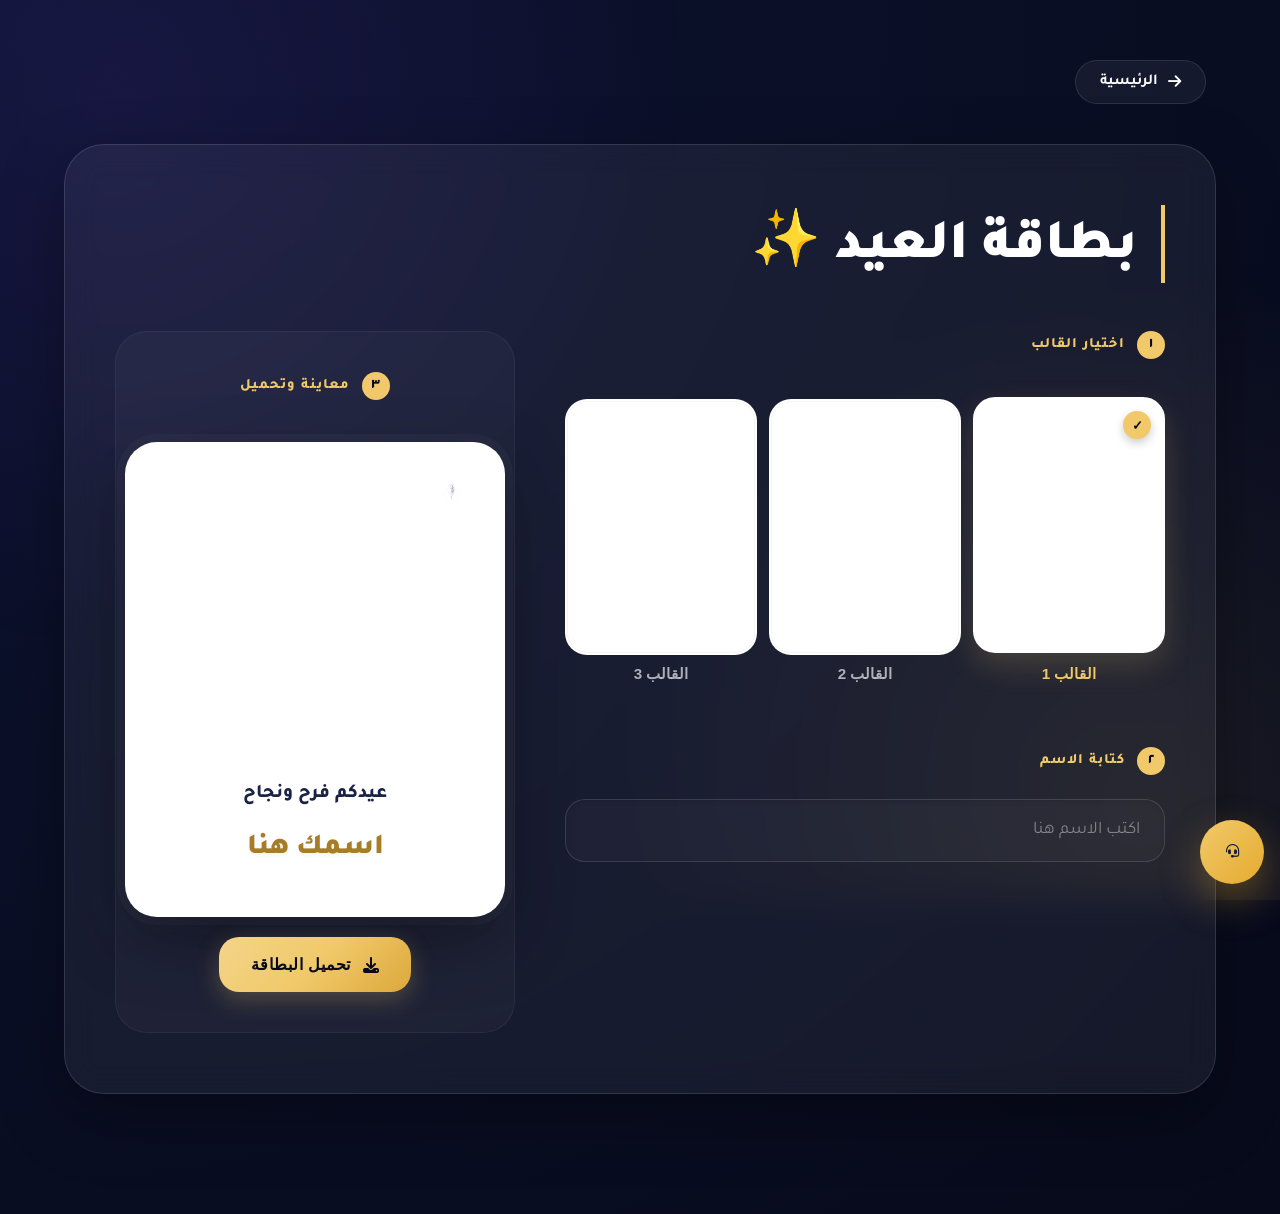
==== cards.html @ e44d054b "Initial commit for EIDCard project" ====
<!DOCTYPE html>
<html lang="ar" dir="rtl">
<head>
<meta charset="UTF-8" />
<meta name="viewport" content="width=device-width, initial-scale=1.0" />

<title>بطاقة العيد</title>

<link rel="stylesheet" href="styles.css" />

<link rel="stylesheet"
href="https://cdnjs.cloudflare.com/ajax/libs/font-awesome/6.5.2/css/all.min.css"/>

</head>

<body class="inner-page page-cards">

<div class="page-bg"></div>

<main class="page-shell">

<header class="topbar reveal-up">

<a href="index.html" class="back-link">
<i class="fa-solid fa-arrow-right"></i>
الرئيسية
</a>


</header>

<section class="cards-card reveal-up">
  <div class="section-heading">
    <h1>بطاقة العيد ✨</h1>
  </div>

  <div class="cards-content-layout">
    <!-- Right side: Edit controls -->
    <div class="editor-section">
      
      <div class="step-indicator">
        <span>١</span> اختيار القالب
      </div>
      <div class="template-grid" id="templateGrid"></div>

      <div class="step-indicator">
        <span>٢</span> كتابة الاسم
      </div>
      <label class="name-field">
        <input
          type="text"
          id="nameInput"
          placeholder="اكتب الاسم هنا"
          maxlength="24"
        />
      </label>

      <div class="camera-controls mobile-only">
        <button class="action-btn primary download-btn">
          <i class="fa-solid fa-download"></i>
          تحميل البطاقة
        </button>
      </div>
    </div>

    <!-- Left side: Preview Sticky -->
    <div class="preview-section">
      <div class="step-indicator">
        <span>٣</span> معاينة وتحميل
      </div>
      
      <div class="card-preview-wrap">
        <div class="card-preview" id="cardPreview">
          <img src="assets/logo.png" alt="شعار النادي" class="preview-logo" id="previewLogo" />
          <div class="preview-greeting">عيدكم فرح ونجاح</div>
          <div class="preview-name" id="previewName">اسمك هنا</div>
        </div>
      </div>

      <div class="camera-controls desktop-only">
        <button class="action-btn primary download-btn">
          <i class="fa-solid fa-download"></i>
          تحميل البطاقة
        </button>
      </div>
    </div>
  </div>

  <canvas id="cardCanvas" class="hidden-canvas"></canvas>
</section>

</main>

<!-- Help Button -->

<button class="help-fab" id="helpFab" aria-label="مساعدة">

<i class="fa-solid fa-headset"></i>

</button>

<!-- Chat Bot -->

<aside class="bot-panel" id="botPanel" aria-hidden="true">

<div class="bot-panel-header">

<div>
<h3>مساعد النادي</h3>
<p>اختر سؤالًا جاهزًا</p>
</div>

<button class="bot-close" id="botClose" aria-label="إغلاق">

<i class="fa-solid fa-xmark"></i>

</button>

</div>

<div class="bot-messages" id="botMessages">

<div class="message bot">
أهلًا ✨ اختاري سؤالًا، وسيظهر الرد بطريقة دردشة.
</div>

</div>

<div class="quick-questions" id="quickQuestions"></div>

</aside>

<script src="config.js"></script>
<script src="app.js"></script>
<script src="cards.js"></script>

</body>
</html>
---- styles.css ----
@import url("https://fonts.googleapis.com/css2?family=Outfit:wght@300;400;600;700&family=Tajawal:wght@300;400;500;700;800;900&display=swap");

* {
  box-sizing: border-box;
  -webkit-tap-highlight-color: transparent;
}

:root {
  /* Colors */
  --bg-dark: #070a1a;
  --bg-navy: #0e1433;
  --bg-deep: #161c47;

  --gold-1: #f3d489;
  --gold-2: #f1c96a;
  --gold-3: #dca83b;
  --gold-soft: rgba(241, 201, 106, 0.15);
  --gold-glow: rgba(241, 201, 106, 0.4);

  --white: #ffffff;
  --white-80: rgba(255, 255, 255, 0.85);
  --white-60: rgba(255, 255, 255, 0.65);
  --white-40: rgba(255, 255, 255, 0.4);
  --white-10: rgba(255, 255, 255, 0.1);
  --white-05: rgba(255, 255, 255, 0.05);

  /* Glassmorphism */
  --glass-bg: rgba(255, 255, 255, 0.06);
  --glass-border: rgba(255, 255, 255, 0.12);
  --glass-blur: blur(16px);

  /* Shadows */
  --shadow-sm: 0 4px 12px rgba(0, 0, 0, 0.1);
  --shadow-md: 0 12px 32px rgba(0, 0, 0, 0.2);
  --shadow-lg: 0 24px 64px rgba(0, 0, 0, 0.35);
  --shadow-gold: 0 8px 24px rgba(241, 201, 106, 0.25);

  /* Transitions */
  --ease: cubic-bezier(0.23, 1, 0.32, 1);
  --time: 0.4s;
}

html,
body {
  margin: 0;
  min-height: 100vh;
  font-family:
    "Tajawal",
    "Segoe UI",
    system-ui,
    -apple-system,
    sans-serif;
  color: var(--white);
  overflow-x: hidden;
  background-color: var(--bg-dark);
  background: radial-gradient(
    circle at 0% 0%,
    var(--bg-navy) 0%,
    var(--bg-dark) 100%
  );
  scroll-behavior: smooth;
}

body::before {
  content: "";
  position: fixed;
  inset: 0;
  background:
    radial-gradient(
      circle at 10% 10%,
      rgba(116, 58, 213, 0.1) 0%,
      transparent 40%
    ),
    radial-gradient(
      circle at 90% 90%,
      rgba(241, 201, 106, 0.08) 0%,
      transparent 40%
    );
  pointer-events: none;
  z-index: 1;
}

body {
  position: relative;
}

.hidden {
  display: none !important;
}

.material-symbols-outlined {
  font-size: 22px;
  vertical-align: middle;
}

/* ========= Home Background with Simple Stars ========= */
.page-home {
  background:
    radial-gradient(
      circle at top right,
      rgba(116, 58, 213, 0.18),
      transparent 26%
    ),
    radial-gradient(
      circle at bottom left,
      rgba(245, 158, 11, 0.1),
      transparent 22%
    ),
    linear-gradient(135deg, var(--bg-1), var(--bg-2), var(--bg-3));
}

.page-stars {
  position: fixed;
  inset: 0;
  pointer-events: none;
  z-index: 0;
  overflow: hidden;
}

.floating-word {
  position: absolute;
  color: var(--gold-2);
  font-family: "Tajawal", "Outfit", sans-serif;
  font-weight: 700;
  white-space: nowrap;
  opacity: 0;
  pointer-events: none;
  animation: floatWord linear infinite forwards;
  text-shadow: 0 4px 12px rgba(241, 201, 106, 0.2);
}

@keyframes floatWord {
  0% {
    transform: translateY(110vh) scale(0.8) rotate(-5deg);
    opacity: 0;
  }
  15% {
    opacity: 0.7;
  }
  85% {
    opacity: 0.7;
  }
  100% {
    transform: translateY(-10vh) scale(1.1) rotate(5deg);
    opacity: 0;
  }
}


/* ========= Splash ========= */
.splash-screen {
  position: fixed;
  inset: 0;
  z-index: 50;
  display: grid;
  place-items: center;
  overflow: hidden;
  background:
    radial-gradient(
      circle at 50% 25%,
      rgba(255, 255, 255, 0.06),
      transparent 16%
    ),
    linear-gradient(135deg, #090d1d, #171c45 55%, #2f1d63);
}

.splash-screen.hide {
  animation: splashHide 0.9s ease forwards;
}

@keyframes splashHide {
  to {
    opacity: 0;
    visibility: hidden;
    transform: scale(1.03);
  }
}

.splash-stars {
  position: absolute;
  inset: 0;
  overflow: hidden;
  pointer-events: none;
}

@keyframes splashStarsMove {
  from {
    transform: translateY(0);
  }
  to {
    transform: translateY(-60px);
  }
}

.sparkles,
.sparkles::before,
.sparkles::after {
  content: "";
  position: absolute;
  inset: 0;
  pointer-events: none;
}

.sparkles::before {
  animation-duration: 24s;
  opacity: 0.28;
  transform: scale(1.08);
}

.sparkles::after {
  animation-duration: 30s;
  opacity: 0.18;
  transform: scale(0.92);
}

@keyframes drift {
  from {
    transform: translateY(0);
  }
  to {
    transform: translateY(-80px);
  }
}

.splash-orb {
  position: absolute;
  width: 360px;
  height: 360px;
  border-radius: 50%;
  background: radial-gradient(
    circle,
    rgba(241, 201, 106, 0.2),
    transparent 60%
  );
  filter: blur(8px);
  animation: pulse 3.5s ease-in-out infinite;
}

@keyframes pulse {
  0%,
  100% {
    transform: scale(0.9);
    opacity: 0.72;
  }
  50% {
    transform: scale(1.08);
    opacity: 1;
  }
}

.floating-star {
  position: absolute;
  color: var(--soft-gold);
  text-shadow: 0 0 20px rgba(241, 201, 106, 0.55);
  font-size: 1.5rem;
  z-index: 2;
  opacity: 0.8;
}

.star-1 {
  top: 18%;
  right: 20%;
  animation: floatStar 4s ease-in-out infinite;
}

.star-2 {
  top: 26%;
  left: 18%;
  font-size: 1.2rem;
  animation: floatStar 5s ease-in-out infinite reverse;
}

.star-3 {
  bottom: 22%;
  right: 24%;
  font-size: 1.8rem;
  animation: floatStar 4.8s ease-in-out infinite;
}

@keyframes floatStar {
  0%,
  100% {
    transform: translateY(0) rotate(0deg);
    opacity: 0.7;
  }
  50% {
    transform: translateY(-12px) rotate(8deg);
    opacity: 1;
  }
}

.splash-inner {
  position: relative;
  width: min(90vw, 700px);
  text-align: center;
  padding: 32px 18px;
  z-index: 2;
  animation: splashContentIn 1.2s ease;
}

@keyframes splashContentIn {
  from {
    opacity: 0;
    transform: translateY(24px) scale(0.98);
  }
  to {
    opacity: 1;
    transform: translateY(0) scale(1);
  }
}

.eid-badge {
  display: inline-flex;
  align-items: center;
  justify-content: center;
  gap: 8px;
  padding: 10px 18px;
  border-radius: 999px;
  margin-bottom: 14px;
  background: rgba(255, 255, 255, 0.1);
  border: 1px solid rgba(255, 255, 255, 0.16);
  box-shadow: var(--shadow-sm);
  backdrop-filter: blur(14px);
  animation: badgeFloat 3s ease-in-out infinite;
  min-width: 250px;
}

#greetingLang {
  transition: opacity 0.3s var(--ease);
  font-weight: 500;
  text-align: center;
}

.second-badge {
  animation-delay: 0.4s;
}

@keyframes badgeFloat {
  0%,
  100% {
    transform: translateY(0);
  }
  50% {
    transform: translateY(-4px);
  }
}

.splash-title {
  margin: 12px auto 14px;
  line-height: 1.3;
  letter-spacing: 0.3px;
  font-size: clamp(2rem, 4vw, 3.4rem);
  text-shadow: 0 8px 30px rgba(0, 0, 0, 0.25);
  animation: titleGlow 2.5s ease-in-out infinite alternate;
}

@keyframes titleGlow {
  from {
    text-shadow: 0 0 0 rgba(241, 201, 106, 0.1);
  }
  to {
    text-shadow: 0 0 22px rgba(241, 201, 106, 0.28);
  }
}

.splash-note {
  color: var(--text-soft);
  font-size: 1rem;
  max-width: 520px;
  margin: 0 auto;
  line-height: 1.9;
}

/* ========= Home Layout ========= */
.home-shell,
.page-shell {
  width: min(100%, 1200px);
  margin: 0 auto;
  padding: 40px 24px 120px;
  position: relative;
  z-index: 5;
}

.hero-card,
.cards-card {
  position: relative;
  background: var(--glass-bg);
  border: 1px solid var(--glass-border);
  border-radius: 40px;
  box-shadow: var(--shadow-lg);
  backdrop-filter: var(--glass-blur);
  padding: 60px 40px;
  overflow: hidden;
  animation: revealUp 1s var(--ease);
}

.hero-card::before {
  content: "";
  position: absolute;
  top: 0;
  left: 0;
  right: 0;
  height: 1px;
  background: linear-gradient(90deg, transparent, var(--white-40), transparent);
}

.hero-card {
  margin-top: 60px;
  text-align: center;
}

.club-logo {
  width: min(320px, 85vw);
  margin: 0 auto 40px;
  filter: drop-shadow(0 20px 40px rgba(0, 0, 0, 0.4));
  transition: transform 0.6s var(--ease);
}

.club-logo:hover {
  transform: scale(1.02) translateY(-5px);
}

.eyebrow {
  font-family: "Outfit", sans-serif;
  margin: 0 0 16px;
  color: var(--gold-2);
  font-size: 0.85rem;
  font-weight: 600;
  text-transform: uppercase;
  letter-spacing: 4px;
  opacity: 0.9;
}

.special-greeting-title {
  margin: 0 0 20px;
  font-size: clamp(2.5rem, 6vw, 4rem);
  font-weight: 900;
  color: #fff;
  letter-spacing: -0.5px;
  line-height: 1.1;
}

.special-greeting {
  margin: 0 auto 40px;
  max-width: 680px;
  color: var(--white-80);
  line-height: 2;
  font-size: 1.15rem;
  font-weight: 400;
}

.home-actions,
.camera-controls {
  display: flex;
  gap: 20px;
  flex-wrap: wrap;
  justify-content: center;
  margin-top: 20px;
}

.action-btn {
  appearance: none;
  border: none;
  text-decoration: none;
  cursor: pointer;
  padding: 18px 32px;
  border-radius: 20px;
  font-weight: 700;
  font-size: 1rem;
  letter-spacing: 0.5px;
  min-width: 180px;
  transition: all 0.4s var(--ease);
  display: inline-flex;
  align-items: center;
  justify-content: center;
  gap: 12px;
  position: relative;
  overflow: hidden;
}

.action-btn.primary {
  background: linear-gradient(135deg, var(--gold-1), var(--gold-2), var(--gold-3));
  color: #070a1a;
  box-shadow: var(--shadow-gold);
}

.action-btn.primary:hover {
  transform: translateY(-4px) scale(1.02);
  box-shadow: 0 12px 32px rgba(241, 201, 106, 0.4);
}

.action-btn.ghost {
  background: var(--white-05);
  color: var(--white);
  border: 1px solid var(--glass-border);
  backdrop-filter: blur(8px);
}

.action-btn.ghost:hover {
  background: var(--white-10);
  border-color: var(--white-40);
  transform: translateY(-4px);
}

.topbar {
  display: flex;
  align-items: center;
  justify-content: flex-start;
  margin: 20px 0 40px;
  padding: 0 10px;
}

.back-link {
  color: var(--white);
  text-decoration: none;
  padding: 12px 24px;
  border-radius: 999px;
  background: var(--white-05);
  border: 1px solid var(--white-10);
  backdrop-filter: blur(10px);
  display: flex;
  align-items: center;
  gap: 10px;
  font-weight: 600;
  font-size: 0.95rem;
  transition: all 0.3s var(--ease);
}

.back-link:hover {
  background: var(--white-10);
  border-color: var(--white-20);
  transform: translateX(5px);
}

.cards-card {
  padding: 60px 50px;
}

.section-heading {
  text-align: right;
  margin-bottom: 48px;
  border-right: 4px solid var(--gold-2);
  padding-right: 24px;
}

.section-heading h1 {
  margin: 0;
  font-size: clamp(2.5rem, 5vw, 3.5rem);
  font-weight: 900;
  color: var(--white);
}

.step-indicator {
  display: flex;
  align-items: center;
  gap: 12px;
  margin-top: 32px;
  margin-bottom: 24px;
  color: var(--gold-2);
  font-weight: 800;
  font-size: 0.9rem;
  text-transform: uppercase;
  letter-spacing: 1px;
}

.step-indicator:first-child {
  margin-top: 0;
}

@media (max-width: 600px) {
  .step-indicator {
    font-size: 0.8rem;
    gap: 10px;
  }
}

.step-indicator span {
  width: 28px;
  height: 28px;
  background: var(--gold-2);
  color: var(--bg-dark);
  border-radius: 50%;
  display: grid;
  place-items: center;
  font-size: 0.9rem;
}

.template-grid {
  display: grid;
  grid-template-columns: repeat(3, 1fr);
  gap: 16px;
  margin-bottom: 32px;
}

@media (max-width: 640px) {
  .template-grid {
    display: flex;
    flex-wrap: nowrap;
    overflow-x: auto;
    padding: 10px 4px 20px;
    gap: 16px;
    scroll-snap-type: x mandatory;
    scrollbar-width: none;
    -ms-overflow-style: none;
  }
  .template-grid::-webkit-scrollbar {
    display: none;
  }
  .template-tile {
    flex: 0 0 calc(50% - 10px);
    max-width: 160px;
    scroll-snap-align: center;
  }
}

.template-tile {
  background: transparent;
  border: none;
  cursor: pointer;
  padding: 0;
  text-align: center;
  transition: all 0.4s var(--ease);
}

.template-visual {
  width: 100%;
  aspect-ratio: 3.5 / 4.5;
  border-radius: 24px;
  background: var(--white-05);
  border: 2px solid var(--white-10);
  transition: all 0.4s var(--ease);
  background-size: cover;
  background-position: center;
  position: relative;
  overflow: hidden;
  box-shadow: var(--shadow-sm);
}

.template-tile:hover .template-visual {
  transform: translateY(-8px);
  border-color: var(--white-40);
  box-shadow: var(--shadow-md);
}

.template-tile.selected .template-visual {
  border-color: var(--gold-2);
  box-shadow: 0 0 25px rgba(241, 201, 106, 0.3);
  transform: scale(1.02);
}

.template-tile.selected .template-visual::after {
  content: "✓";
  position: absolute;
  top: 12px;
  right: 12px;
  width: 28px;
  height: 28px;
  background: var(--gold-2);
  color: var(--bg-dark);
  border-radius: 50%;
  display: grid;
  place-items: center;
  font-weight: 900;
  font-size: 0.8rem;
  box-shadow: 0 4px 10px rgba(0,0,0,0.2);
}

.template-tile span {
  display: block;
  margin-top: 14px;
  font-size: 0.9rem;
  font-weight: 600;
  color: var(--white-60);
  transition: color 0.3s ease;
}

.template-tile.selected span {
  color: var(--gold-2);
}

.eid-camera-frame {
  position: relative;
  width: min(92vw, 420px);
  aspect-ratio: 9 / 16;
  border-radius: 30px;
  padding: 10px;
  background: linear-gradient(
    145deg,
    rgba(255, 255, 255, 0.1),
    rgba(255, 255, 255, 0.03)
  );
  overflow: hidden;
  box-shadow: 0 30px 80px rgba(0, 0, 0, 0.35);
  border: 1px solid rgba(255, 255, 255, 0.16);
}

.eid-camera-frame video {
  width: 100%;
  height: 100%;
  border-radius: 24px;
  object-fit: cover;
  background: rgba(255, 255, 255, 0.04);
}

.frame-logo {
  position: absolute;
  top: 16px;
  right: 18px;
  width: 68px;
  height: 68px;
  z-index: 3;
  object-fit: contain;
  filter: drop-shadow(0 8px 20px rgba(0, 0, 0, 0.25));
}

.eid-filter-text {
  position: absolute;
  bottom: 18px;
  left: 50%;
  transform: translateX(-50%);
  z-index: 3;
  padding: 10px 18px;
  border-radius: 999px;
  background: rgba(255, 255, 255, 0.15);
  border: 1px solid rgba(255, 255, 255, 0.18);
  backdrop-filter: blur(14px);
  font-weight: 800;
  color: white;
}

.frame-glow {
  position: absolute;
  inset: -18%;
  border-radius: 50%;
  filter: blur(40px);
  opacity: 0.55;
}

.frame-glow-a {
  background: rgba(168, 85, 247, 0.22);
}

.frame-glow-b {
  background: rgba(245, 158, 11, 0.22);
  top: auto;
  bottom: -28%;
}

.frame-glow-c {
  background: rgba(34, 197, 94, 0.18);
  left: auto;
  right: -28%;
}

.frame-corners span {
  position: absolute;
  width: 42px;
  height: 42px;
  border-color: rgba(255, 255, 255, 0.96);
  border-style: solid;
  z-index: 3;
}

.frame-corners span:nth-child(1) {
  top: 18px;
  left: 18px;
  border-width: 3px 0 0 3px;
  border-radius: 18px 0 0 0;
}

.frame-corners span:nth-child(2) {
  top: 18px;
  right: 18px;
  border-width: 3px 3px 0 0;
  border-radius: 0 18px 0 0;
}

.frame-corners span:nth-child(3) {
  bottom: 18px;
  left: 18px;
  border-width: 0 0 3px 3px;
  border-radius: 0 0 0 18px;
}

.frame-corners span:nth-child(4) {
  bottom: 18px;
  right: 18px;
  border-width: 0 3px 3px 0;
  border-radius: 0 0 18px 0;
}

/* Main Grid Layout for Cards Page */
.cards-content-layout {
  display: grid;
  grid-template-columns: 1fr 400px;
  gap: 50px;
  align-items: start;
}

@media (max-width: 992px) {
  .cards-content-layout {
    grid-template-columns: 1fr;
    gap: 40px;
  }
}

.editor-section {
  display: flex;
  flex-direction: column;
}

.preview-section {
  position: sticky;
  top: 40px;
  display: flex;
  flex-direction: column;
  align-items: center;
  background: rgba(255,255,255,0.03);
  padding: 40px 20px;
  border-radius: 32px;
  border: 1px solid var(--white-05);
}

.template-grid {
  display: grid;
  grid-template-columns: repeat(3, minmax(0, 1fr));
  gap: 12px;
  margin-top: 16px;
}

.template-tile {
  background: transparent;
  border: none;
  color: white;
  cursor: pointer;
  padding: 0;
}

.template-visual {
  width: 100%;
  aspect-ratio: 3 / 4;
  border-radius: 22px;
  background: white;
  border: 2px solid rgba(255, 255, 255, 0.14);
  transition:
    transform 0.2s ease,
    border-color 0.2s ease,
    box-shadow 0.2s ease;
  background-size: cover;
  background-position: center;
  box-shadow: inset 0 0 0 1px rgba(0, 0, 0, 0.04);
}

.template-tile:hover .template-visual,
.template-tile.selected .template-visual {
  transform: translateY(-2px);
  border-color: var(--soft-gold);
  box-shadow: 0 12px 30px rgba(241, 201, 106, 0.18);
}

.template-tile span {
  display: block;
  margin-top: 10px;
  font-size: 0.95rem;
}

.name-field {
  display: grid;
  gap: 12px;
  max-width: 100%;
}

.name-field span {
  color: var(--gold-2);
  font-weight: 700;
  font-size: 0.9rem;
  text-transform: uppercase;
  letter-spacing: 1px;
}

.name-field input {
  width: 100%;
  border-radius: 20px;
  border: 1px solid var(--glass-border);
  background: rgba(255, 255, 255, 0.03);
  color: white;
  padding: 20px 24px;
  outline: none;
  font-size: 1.1rem;
  font-family: inherit;
  transition: all 0.3s var(--ease);
  box-shadow: inset 0 2px 4px rgba(0, 0, 0, 0.1);
}

.name-field input:focus {
  background: rgba(255, 255, 255, 0.06);
  border-color: var(--gold-2);
  box-shadow: 0 0 0 4px rgba(241, 201, 106, 0.1), inset 0 2px 4px rgba(0, 0, 0, 0.1);
}

.name-field input::placeholder {
  color: var(--white-40);
}

.card-preview-wrap {
  display: flex;
  justify-content: center;
  margin-top: 18px;
}

.card-preview {
  position: relative;
  width: min(90vw, 380px);
  aspect-ratio: 4 / 5;
  background: #fff;
  border-radius: 32px;
  border: 1px solid var(--white-10);
  overflow: hidden;
  background-size: cover;
  background-position: center;
  box-shadow: var(--shadow-lg), 0 0 0 8px rgba(255, 255, 255, 0.03);
  transition: transform 0.8s var(--ease);
}

.card-preview:hover {
  transform: rotate3d(1, 1, 0, 8deg);
}

.preview-logo {
  position: absolute;
  top: 24px;
  right: 24px;
  width: 64px;
  height: 64px;
  z-index: 5;
  filter: drop-shadow(0 4px 12px rgba(0,0,0,0.1));
}

.preview-greeting,
.preview-name {
  position: absolute;
  left: 0;
  right: 0;
  text-align: center;
  z-index: 5;
}

.preview-greeting {
  bottom: 110px;
  color: #1a2245;
  font-weight: 800;
  font-size: 1.2rem;
}

.preview-name {
  bottom: 50px;
  color: #a67c27;
  font-size: 1.8rem;
  font-weight: 900;
  text-shadow: 0 2px 4px rgba(0,0,0,0.05);
}

.hidden-canvas {
  display: none;
}

/* ========= Help Button ========= */
.help-fab {
  position: fixed;
  right: 16px;
  bottom: 16px;
  width: 64px;
  height: 64px;
  border-radius: 50%;
  border: none;
  cursor: pointer;
  z-index: 30;
  background: linear-gradient(135deg, #f1c96a, #e5ab2f);
  color: #161b38;
  display: grid;
  place-items: center;
  box-shadow: 0 16px 40px rgba(229, 171, 47, 0.35);
  animation: bob 2s ease-in-out infinite;
}

.help-fab .material-symbols-outlined {
  font-size: 30px;
}

@keyframes bob {
  0%,
  100% {
    transform: translateY(0);
  }
  50% {
    transform: translateY(-5px);
  }
}

/* ========= Bot ========= */
.bot-panel {
  position: fixed;
  right: 14px;
  bottom: 88px;
  width: min(92vw, 370px);
  max-height: 70vh;
  display: flex;
  flex-direction: column;
  border-radius: 26px;
  overflow: hidden;
  background: rgba(14, 18, 41, 0.96);
  border: 1px solid rgba(255, 255, 255, 0.12);
  box-shadow: var(--shadow);
  transform: translateY(16px) scale(0.98);
  opacity: 0;
  pointer-events: none;
  z-index: 31;
  transition: 0.25s ease;
}

.bot-panel.open {
  opacity: 1;
  pointer-events: auto;
  transform: translateY(0) scale(1);
}

.bot-panel-header {
  display: flex;
  justify-content: space-between;
  align-items: start;
  padding: 16px;
  border-bottom: 1px solid rgba(255, 255, 255, 0.08);
}

.bot-panel-header h3 {
  margin: 0 0 4px;
}

.bot-panel-header p {
  margin: 0;
  color: var(--text-soft);
  font-size: 0.92rem;
}

.bot-close {
  background: transparent;
  color: white;
  border: none;
  cursor: pointer;
  line-height: 1;
  display: grid;
  place-items: center;
}

.bot-close .material-symbols-outlined {
  font-size: 28px;
}

.bot-messages {
  padding: 14px;
  overflow: auto;
  display: flex;
  flex-direction: column;
  gap: 10px;
  min-height: 180px;
  max-height: 280px;
}

@keyframes revealUp {
  from {
    opacity: 0;
    transform: translateY(30px);
  }
  to {
    opacity: 1;
    transform: translateY(0);
  }
}

.reveal-up {
  opacity: 0;
  animation: revealUp 1s var(--ease) forwards;
}

/* ========= Bot Styles ========= */
.quick-q {
  background: rgba(255, 255, 255, 0.05);
  border: 1px solid var(--glass-border);
  color: white;
  padding: 10px 14px;
  border-radius: 12px;
  cursor: pointer;
  text-align: right;
  font-family: inherit;
  transition: all 0.3s var(--ease);
  font-size: 0.9rem;
}

.quick-q:hover {
  background: var(--gold-soft);
  border-color: var(--gold-2);
  transform: translateX(-4px);
}

.message.bot {
  background: var(--bg-navy);
  border: 1px solid var(--glass-border);
  color: var(--white);
  align-self: flex-start;
  border-bottom-right-radius: 4px;
}

.message.user {
  background: var(--gold-2);
  color: #0d122b;
  align-self: flex-end;
  border-bottom-left-radius: 4px;
  font-weight: 600;
}

.quick-questions {
  display: flex;
  flex-direction: column;
  gap: 8px;
  padding: 14px;
  background: rgba(0, 0, 0, 0.2);
}

@media (min-width: 993px) {
  .mobile-only {
    display: none !important;
  }
}

@media (max-width: 992px) {
  .desktop-only {
    display: none !important;
  }
  
  .cards-shell, .page-shell {
    padding-left: 12px;
    padding-right: 12px;
  }

  .cards-card {
    padding: 32px 20px 140px; /* added large bottom padding to scroll past fixed button */
    border-radius: 30px;
  }
  
  .section-heading {
    border-right: none;
    border-bottom: 2px solid var(--gold-2);
    padding-right: 0;
    padding-bottom: 12px;
    margin-bottom: 28px;
    text-align: center;
  }

  .section-heading h1 {
    font-size: 2.2rem;
  }

  .preview-section {
    position: static;
    padding: 0;
    margin-top: 32px;
    background: transparent;
    border: none;
  }

  .card-preview-wrap {
    width: 100%;
    display: flex;
    justify-content: center;
    margin-bottom: 24px;
  }

  .card-preview {
    width: min(85vw, 340px);
  }

  .camera-controls.mobile-only {
    position: fixed;
    bottom: 0;
    left: 0;
    right: 0;
    background: linear-gradient(to top, var(--bg-dark) 40%, transparent);
    padding: 40px 20px 24px;
    z-index: 40;
    display: flex;
    justify-content: center;
    pointer-events: none; /* Let clicks pass through background */
  }

  .action-btn.primary {
    width: 100%;
    max-width: 320px;
    pointer-events: auto; /* Enable clicks on button */
    box-shadow: 0 10px 30px rgba(0,0,0,0.5), var(--shadow-gold);
  }

  .help-fab {
    bottom: 100px;
    width: 56px;
    height: 56px;
  }
}

.message.bot {
  background: rgba(255, 255, 255, 0.08);
  border-top-right-radius: 8px;
  align-self: flex-start;
}

.message.user {
  background: linear-gradient(135deg, #f5d689, #eebd53);
  color: #172039;
  border-top-left-radius: 8px;
  align-self: flex-end;
}

.typing span {
  display: inline-block;
  width: 7px;
  height: 7px;
  margin-inline: 2px;
  border-radius: 50%;
  background: white;
  opacity: 0.5;
  animation: blink 1s infinite;
}

.typing span:nth-child(2) {
  animation-delay: 0.15s;
}

.typing span:nth-child(3) {
  animation-delay: 0.3s;
}

@keyframes blink {
  0%,
  80%,
  100% {
    opacity: 0.25;
    transform: translateY(0);
  }
  40% {
    opacity: 1;
    transform: translateY(-2px);
  }
}

.quick-questions {
  display: grid;
  gap: 8px;
  padding: 14px;
  border-top: 1px solid rgba(255, 255, 255, 0.08);
  overflow: auto;
}

.quick-q {
  text-align: right;
  padding: 12px 14px;
  border-radius: 14px;
  border: 1px solid rgba(255, 255, 255, 0.1);
  background: rgba(255, 255, 255, 0.05);
  color: white;
  cursor: pointer;
}

.quick-q:hover {
  background: rgba(255, 255, 255, 0.08);
}

/* ========= Entrance ========= */
.reveal-up {
  animation: revealUp 0.8s ease both;
}

@keyframes revealUp {
  from {
    opacity: 0;
    transform: translateY(18px);
  }
  to {
    opacity: 1;
    transform: translateY(0);
  }
}

/* ========= Mobile ========= */
@media (max-width: 640px) {
  .hero-card {
    margin-top: 72px;
    border-radius: 26px;
  }

  .action-btn {
    min-width: 0;
    flex: 1 1 140px;
  }

  .help-fab {
    right: 14px;
    bottom: 110px;
    z-index: 50;
  }

  .bot-panel {
    right: 10px;
    left: 10px;
    width: auto;
    bottom: 180px;
  }

  .splash-title {
    font-size: 2.2rem;
  }

  .splash-note {
    font-size: 0.95rem;
  }
}
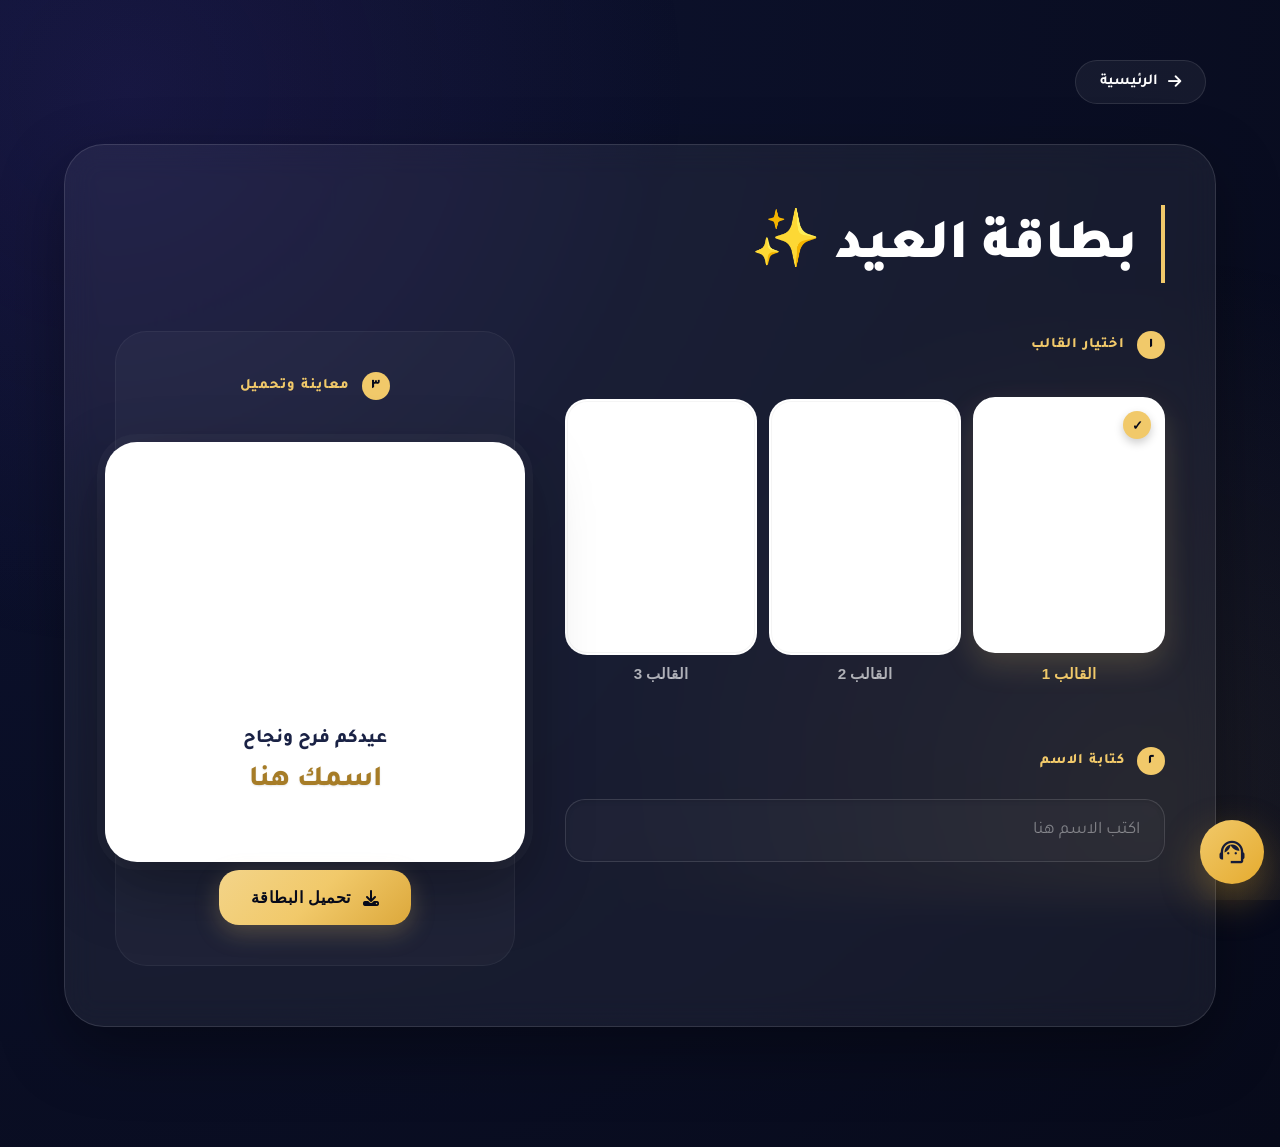
==== commit b3f9f02d: "update" ====
--- a/cards.html
+++ b/cards.html
@@ -11,6 +11,10 @@
 <link rel="stylesheet"
 href="https://cdnjs.cloudflare.com/ajax/libs/font-awesome/6.5.2/css/all.min.css"/>
 
+ <link
+    rel="stylesheet"
+    href="https://fonts.googleapis.com/css2?family=Material+Symbols+Outlined:opsz,wght,FILL,GRAD@24,500,0,0"
+  />
 </head>
 
 <body class="inner-page page-cards">
@@ -71,7 +75,6 @@
       
       <div class="card-preview-wrap">
         <div class="card-preview" id="cardPreview">
-          <img src="assets/logo.png" alt="شعار النادي" class="preview-logo" id="previewLogo" />
           <div class="preview-greeting">عيدكم فرح ونجاح</div>
           <div class="preview-name" id="previewName">اسمك هنا</div>
         </div>
@@ -91,48 +94,38 @@
 
 </main>
 
-<!-- Help Button -->
 
-<button class="help-fab" id="helpFab" aria-label="مساعدة">
+  <!-- Help Button -->
+  <button class="help-fab" id="helpFab" aria-label="مساعدة">
+    <span class="material-symbols-outlined">support_agent</span>
+  </button>
 
-<i class="fa-solid fa-headset"></i>
+  <!-- Bot Panel -->
+  <aside class="bot-panel" id="botPanel" aria-hidden="true">
+    <div class="bot-panel-header">
+      <div>
+        <h3>مساعد النادي</h3>
+        <p>اختر سؤالًا </p>
+      </div>
 
-</button>
+      <button class="bot-close" id="botClose" aria-label="إغلاق">
+        <span class="material-symbols-outlined">close</span>
+      </button>
+    </div>
 
-<!-- Chat Bot -->
+    <div class="bot-messages" id="botMessages">
+      <div class="message bot">
+        أهلًا ✨ أنا هنا لمساعدتك بمعلومات سريعة عن نادي ريادة الأعمال.
+      </div>
+    </div>
 
-<aside class="bot-panel" id="botPanel" aria-hidden="true">
-
-<div class="bot-panel-header">
-
-<div>
-<h3>مساعد النادي</h3>
-<p>اختر سؤالًا جاهزًا</p>
-</div>
-
-<button class="bot-close" id="botClose" aria-label="إغلاق">
-
-<i class="fa-solid fa-xmark"></i>
-
-</button>
-
-</div>
-
-<div class="bot-messages" id="botMessages">
-
-<div class="message bot">
-أهلًا ✨ اختاري سؤالًا، وسيظهر الرد بطريقة دردشة.
-</div>
-
-</div>
-
-<div class="quick-questions" id="quickQuestions"></div>
-
-</aside>
+    <div class="quick-questions" id="quickQuestions"></div>
+  </aside>
 
 <script src="config.js"></script>
 <script src="app.js"></script>
 <script src="cards.js"></script>
 
+
 </body>
 </html>
--- a/styles.css
+++ b/styles.css
@@ -347,28 +347,38 @@
 
 .splash-title {
   margin: 12px auto 14px;
-  line-height: 1.3;
-  letter-spacing: 0.3px;
-  font-size: clamp(2rem, 4vw, 3.4rem);
-  text-shadow: 0 8px 30px rgba(0, 0, 0, 0.25);
+  line-height: 1.4;
+  letter-spacing: 0.5px;
+  font-size: clamp(2.5rem, 5.5vw, 4.5rem);
+  font-weight: 800;
+  background: linear-gradient(135deg, #ffffff 0%, var(--gold-2) 50%, #fff 100%);
+  -webkit-background-clip: text;
+  -webkit-text-fill-color: transparent;
+  background-clip: text;
+  color: transparent;
   animation: titleGlow 2.5s ease-in-out infinite alternate;
+  will-change: transform, opacity, filter;
 }
 
 @keyframes titleGlow {
   from {
-    text-shadow: 0 0 0 rgba(241, 201, 106, 0.1);
+    filter: drop-shadow(0 4px 10px rgba(241, 201, 106, 0.2));
   }
   to {
-    text-shadow: 0 0 22px rgba(241, 201, 106, 0.28);
+    filter: drop-shadow(0 8px 25px rgba(241, 201, 106, 0.5));
   }
 }
 
 .splash-note {
-  color: var(--text-soft);
-  font-size: 1rem;
-  max-width: 520px;
+  color: var(--white-80);
+  font-size: clamp(1.1rem, 2vw, 1.4rem);
+  font-weight: 500;
+  max-width: 600px;
   margin: 0 auto;
   line-height: 1.9;
+  letter-spacing: 0.2px;
+  text-shadow: 0 4px 12px rgba(0, 0, 0, 0.3);
+  will-change: transform, opacity;
 }
 
 /* ========= Home Layout ========= */
@@ -410,9 +420,11 @@
 }
 
 .club-logo {
-  width: min(320px, 85vw);
-  margin: 0 auto 40px;
-  filter: drop-shadow(0 20px 40px rgba(0, 0, 0, 0.4));
+  display: block;
+  width: min(500px, 92vw);
+  max-width: 100%;
+  margin: 0 auto 28px;
+   filter: brightness(0) invert(1) drop-shadow(0 20px 40px rgba(0,0,0,0.4));
   transition: transform 0.6s var(--ease);
 }
 
@@ -432,30 +444,32 @@
 }
 
 .special-greeting-title {
-  margin: 0 0 20px;
-  font-size: clamp(2.5rem, 6vw, 4rem);
+  margin: 0 0 18px;
+  font-size: clamp(2.4rem, 5.5vw, 4rem);
   font-weight: 900;
   color: #fff;
   letter-spacing: -0.5px;
-  line-height: 1.1;
+  line-height: 1.25;
 }
 
 .special-greeting {
-  margin: 0 auto 40px;
-  max-width: 680px;
+  margin: 0 auto 32px;
+  max-width: 620px;
   color: var(--white-80);
   line-height: 2;
-  font-size: 1.15rem;
-  font-weight: 400;
+  font-size: 1.08rem;
+  font-weight: 500;
+  text-align: center;
 }
 
 .home-actions,
 .camera-controls {
   display: flex;
-  gap: 20px;
+  gap: 16px;
   flex-wrap: wrap;
   justify-content: center;
-  margin-top: 20px;
+  align-items: center;
+  margin-top: 8px;
 }
 
 .action-btn {
@@ -910,8 +924,8 @@
 
 .card-preview {
   position: relative;
-  width: min(90vw, 380px);
-  aspect-ratio: 4 / 5;
+  width: min(90vw, 420px);
+  aspect-ratio: 1 / 1;
   background: #fff;
   border-radius: 32px;
   border: 1px solid var(--white-10);
@@ -943,6 +957,7 @@
   right: 0;
   text-align: center;
   z-index: 5;
+  font-family: "Tajawal", sans-serif;
 }
 
 .preview-greeting {
@@ -953,11 +968,28 @@
 }
 
 .preview-name {
-  bottom: 50px;
+  bottom: 15%;
   color: #a67c27;
-  font-size: 1.8rem;
-  font-weight: 900;
-  text-shadow: 0 2px 4px rgba(0,0,0,0.05);
+  font-size: clamp(1rem, 3.5vw, 1.8rem);
+  font-weight: 800;
+  text-shadow: 0 1px 2px rgba(0,0,0,0.1);
+  padding: 0 20px;
+}
+
+/* Template Specific Overrides */
+.card-preview.t1 .preview-name {
+  bottom: 15.5%;
+  color: #ffffff;
+}
+
+.card-preview.t2 .preview-name {
+  bottom: 26%;
+  color: #1a4d2e;
+}
+
+.card-preview.t3 .preview-name {
+  bottom: 12.5%;
+  color: #1a2245;
 }
 
 .hidden-canvas {
@@ -1291,10 +1323,11 @@
 
 /* ========= Mobile ========= */
 @media (max-width: 640px) {
-  .hero-card {
-    margin-top: 72px;
-    border-radius: 26px;
-  }
+ .hero-card {
+  margin-top: 60px;
+  text-align: center;
+  padding: 72px 40px 56px;
+}
 
   .action-btn {
     min-width: 0;
@@ -1321,4 +1354,36 @@
   .splash-note {
     font-size: 0.95rem;
   }
-}
+
+
+}
+#splash:not(.hide) ~ .help-fab,
+#splash:not(.hide) ~ .bot-panel {
+  display: none !important;
+}
+@media (max-width: 640px) {
+  .eyebrow {
+    font-size: 0.60rem;
+    letter-spacing: 2px;
+    margin-bottom: 10px;
+  }
+
+  .special-greeting-title {
+    font-size: 1rem;
+    line-height: 1.3;
+    margin-bottom: 14px;
+  }
+
+  .special-greeting {
+    font-size: 0.80rem;
+    line-height: 1.9;
+    max-width: 100%;
+    padding: 0 8px;
+    margin-bottom: 24px;
+  }
+
+  .hero-copy {
+    width: 100%;
+    padding: 0 6px;
+  }
+}
